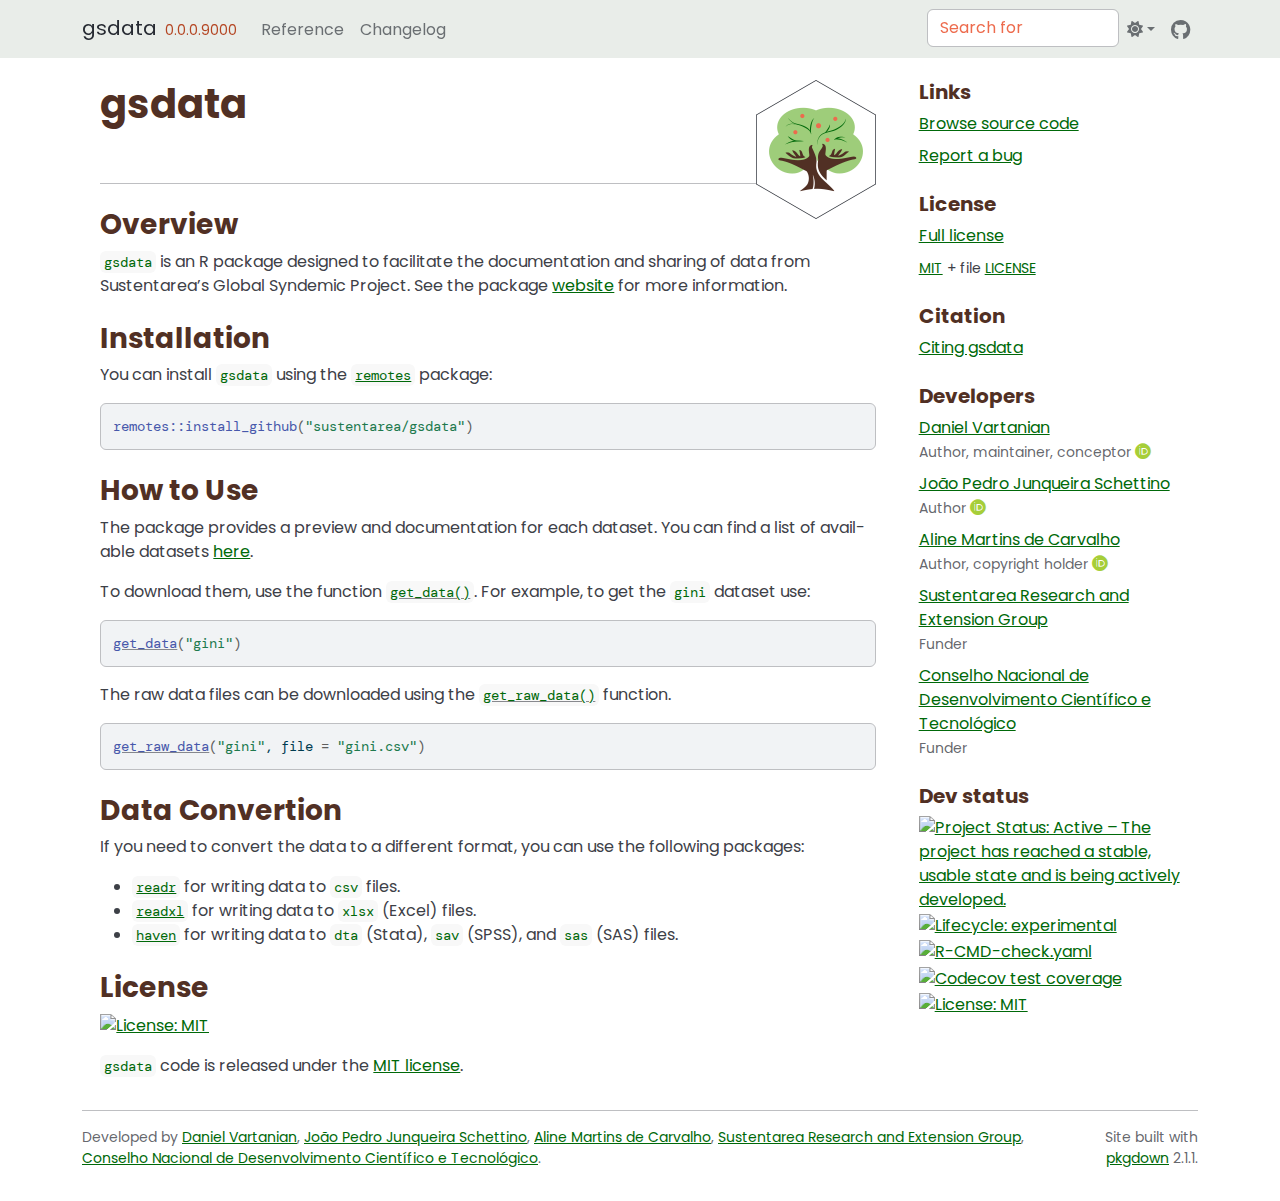
==== index.html @ 229972c8 "Deploying to gh-pages from @ sustentarea/gsdata@702ac1fea3e4de06237d9ef4f2375362cb9e5c9f 🚀" ====
<!DOCTYPE html>
<!-- Generated by pkgdown: do not edit by hand --><html lang="en">
<head>
<meta http-equiv="Content-Type" content="text/html; charset=UTF-8">
<meta charset="utf-8">
<meta http-equiv="X-UA-Compatible" content="IE=edge">
<meta name="viewport" content="width=device-width, initial-scale=1, shrink-to-fit=no">
<title>Data from Sustentarea's Global Syndemic Project • gsdata</title>
<script src="lightswitch.js"></script><script src="deps/jquery-3.6.0/jquery-3.6.0.min.js"></script><meta name="viewport" content="width=device-width, initial-scale=1, shrink-to-fit=no">
<link href="deps/bootstrap-5.3.1/bootstrap.min.css" rel="stylesheet">
<script src="deps/bootstrap-5.3.1/bootstrap.bundle.min.js"></script><link href="deps/Poppins-0.4.9/font.css" rel="stylesheet">
<link href="deps/DM_Sans-0.4.9/font.css" rel="stylesheet">
<link href="deps/DM_Mono-0.4.9/font.css" rel="stylesheet">
<link href="deps/font-awesome-6.5.2/css/all.min.css" rel="stylesheet">
<link href="deps/font-awesome-6.5.2/css/v4-shims.min.css" rel="stylesheet">
<script src="deps/headroom-0.11.0/headroom.min.js"></script><script src="deps/headroom-0.11.0/jQuery.headroom.min.js"></script><script src="deps/bootstrap-toc-1.0.1/bootstrap-toc.min.js"></script><script src="deps/clipboard.js-2.0.11/clipboard.min.js"></script><script src="deps/search-1.0.0/autocomplete.jquery.min.js"></script><script src="deps/search-1.0.0/fuse.min.js"></script><script src="deps/search-1.0.0/mark.min.js"></script><script src="deps/MathJax-3.2.2/tex-chtml.min.js"></script><!-- pkgdown --><script src="pkgdown.js"></script><link href="extra.css" rel="stylesheet">
<meta property="og:title" content="Data from Sustentarea's Global Syndemic Project">
<meta name="description" content="A data package made to facilitate the documentation and sharing of data from Sustentarea's Global Syndemic Project.">
<meta property="og:description" content="A data package made to facilitate the documentation and sharing of data from Sustentarea's Global Syndemic Project.">
<meta name="robots" content="noindex">
</head>
<body>
    <a href="#main" class="visually-hidden-focusable">Skip to contents</a>


    <nav class="navbar navbar-expand-lg fixed-top " aria-label="Site navigation"><div class="container">

    <a class="navbar-brand me-2" href="index.html">gsdata</a>

    <small class="nav-text text-warning me-auto" data-bs-toggle="tooltip" data-bs-placement="bottom" title="Unreleased version">0.0.0.9000</small>


    <button class="navbar-toggler" type="button" data-bs-toggle="collapse" data-bs-target="#navbar" aria-controls="navbar" aria-expanded="false" aria-label="Toggle navigation">
      <span class="navbar-toggler-icon"></span>
    </button>

    <div id="navbar" class="collapse navbar-collapse ms-3">
      <ul class="navbar-nav me-auto">
<li class="nav-item"><a class="nav-link" href="reference/index.html">Reference</a></li>
<li class="nav-item"><a class="nav-link" href="news/index.html">Changelog</a></li>
      </ul>
<ul class="navbar-nav">
<li class="nav-item"><form class="form-inline" role="search">
 <input class="form-control" type="search" name="search-input" id="search-input" autocomplete="off" aria-label="Search site" placeholder="Search for" data-search-index="search.json">
</form></li>
<li class="nav-item dropdown">
  <button class="nav-link dropdown-toggle" type="button" id="dropdown-lightswitch" data-bs-toggle="dropdown" aria-expanded="false" aria-haspopup="true" aria-label="Light switch"><span class="fa fa-sun"></span></button>
  <ul class="dropdown-menu dropdown-menu-end" aria-labelledby="dropdown-lightswitch">
<li><button class="dropdown-item" data-bs-theme-value="light"><span class="fa fa-sun"></span> Light</button></li>
    <li><button class="dropdown-item" data-bs-theme-value="dark"><span class="fa fa-moon"></span> Dark</button></li>
    <li><button class="dropdown-item" data-bs-theme-value="auto"><span class="fa fa-adjust"></span> Auto</button></li>
  </ul>
</li>
<li class="nav-item"><a class="external-link nav-link" href="https://github.com/sustentarea/gsdata/" aria-label="GitHub"><span class="fa fab fa-github fa-lg"></span></a></li>
      </ul>
</div>


  </div>
</nav><div class="container template-home">
<div class="row">
  <main id="main" class="col-md-9"><div class="section level1">
<div class="page-header"><h1 id="gsdata-">gsdata <a href="https://sustentarea.github.io/gsdata/"><img src="reference/figures/hex-logo.png" align="right" width="120"></a>
<a class="anchor" aria-label="anchor" href="#gsdata-"></a>
</h1></div>
<!-- badges: start -->

<div class="section level2">
<h2 id="overview">Overview<a class="anchor" aria-label="anchor" href="#overview"></a>
</h2>
<p><code>gsdata</code> is an R package designed to facilitate the documentation and sharing of data from Sustentarea’s Global Syndemic Project. See the package <a href="https://sustentarea.github.io/gsdata/">website</a> for more information.</p>
</div>
<div class="section level2">
<h2 id="installation">Installation<a class="anchor" aria-label="anchor" href="#installation"></a>
</h2>
<p>You can install <code>gsdata</code> using the <a href="https://github.com/r-lib/remotes" class="external-link"><code>remotes</code></a> package:</p>
<div class="sourceCode" id="cb1"><pre class="downlit sourceCode r">
<code class="sourceCode R"><span><span class="fu">remotes</span><span class="fu">::</span><span class="fu">install_github</span><span class="op">(</span><span class="st">"sustentarea/gsdata"</span><span class="op">)</span></span></code></pre></div>
</div>
<div class="section level2">
<h2 id="how-to-use">How to Use<a class="anchor" aria-label="anchor" href="#how-to-use"></a>
</h2>
<p>The package provides a preview and documentation for each dataset. You can find a list of available datasets <a href="https://sustentarea.github.io/gsdata/reference/index.html">here</a>.</p>
<p>To download them, use the function <code><a href="reference/get_data.html">get_data()</a></code>. For example, to get the <code>gini</code> dataset use:</p>
<div class="sourceCode" id="cb2"><pre class="downlit sourceCode r">
<code class="sourceCode R"><span><span class="fu"><a href="reference/get_data.html">get_data</a></span><span class="op">(</span><span class="st">"gini"</span><span class="op">)</span></span></code></pre></div>
<p>The raw data files can be downloaded using the <code><a href="reference/get_raw_data.html">get_raw_data()</a></code> function.</p>
<div class="sourceCode" id="cb3"><pre class="downlit sourceCode r">
<code class="sourceCode R"><span><span class="fu"><a href="reference/get_raw_data.html">get_raw_data</a></span><span class="op">(</span><span class="st">"gini"</span>, file <span class="op">=</span> <span class="st">"gini.csv"</span><span class="op">)</span></span></code></pre></div>
</div>
<div class="section level2">
<h2 id="data-convertion">Data Convertion<a class="anchor" aria-label="anchor" href="#data-convertion"></a>
</h2>
<p>If you need to convert the data to a different format, you can use the following packages:</p>
<ul>
<li>
<a href="https://readr.tidyverse.org/" class="external-link"><code>readr</code></a> for writing data to <code>csv</code> files.</li>
<li>
<a href="https://readxl.tidyverse.org/" class="external-link"><code>readxl</code></a> for writing data to <code>xlsx</code> (Excel) files.</li>
<li>
<a href="https://haven.tidyverse.org/" class="external-link"><code>haven</code></a> for writing data to <code>dta</code> (Stata), <code>sav</code> (SPSS), and <code>sas</code> (SAS) files.</li>
</ul>
</div>
<div class="section level2">
<h2 id="license">License<a class="anchor" aria-label="anchor" href="#license"></a>
</h2>
<p><a href="https://opensource.org/license/mit/" class="external-link"><img src="https://img.shields.io/badge/license-MIT-green" alt="License: MIT"></a></p>
<p><code>gsdata</code> code is released under the <a href="https://opensource.org/license/mit/" class="external-link">MIT license</a>.</p>
</div>
</div>
  </main><aside class="col-md-3"><div class="links">
<h2 data-toc-skip>Links</h2>
<ul class="list-unstyled">
<li><a href="https://github.com/sustentarea/gsdata/" class="external-link">Browse source code</a></li>
<li><a href="https://github.com/sustentarea/gsdata/issues/" class="external-link">Report a bug</a></li>
</ul>
</div>

<div class="license">
<h2 data-toc-skip>License</h2>
<ul class="list-unstyled">
<li><a href="LICENSE.html">Full license</a></li>
<li><small><a href="https://opensource.org/licenses/mit-license.php" class="external-link">MIT</a> + file <a href="LICENSE-text.html">LICENSE</a></small></li>
</ul>
</div>


<div class="citation">
<h2 data-toc-skip>Citation</h2>
<ul class="list-unstyled">
<li><a href="authors.html#citation">Citing gsdata</a></li>
</ul>
</div>

<div class="developers">
<h2 data-toc-skip>Developers</h2>
<ul class="list-unstyled">
<li>
<a href="https://github.com/danielvartan" class="external-link">Daniel Vartanian</a> <br><small class="roles"> Author, maintainer, conceptor </small> <a href="https://orcid.org/0000-0001-7782-759X" target="orcid.widget" aria-label="ORCID" class="external-link"><span class="fab fa-orcid orcid" aria-hidden="true"></span></a> </li>
<li>
<a href="https://github.com/JPSchettino" class="external-link">João Pedro Junqueira Schettino</a> <br><small class="roles"> Author </small> <a href="https://orcid.org/0009-0009-5240-7666" target="orcid.widget" aria-label="ORCID" class="external-link"><span class="fab fa-orcid orcid" aria-hidden="true"></span></a> </li>
<li>
<a href="https://github.com/alinenutri" class="external-link">Aline Martins de Carvalho</a> <br><small class="roles"> Author, copyright holder </small> <a href="https://orcid.org/0000-0002-4900-5609" target="orcid.widget" aria-label="ORCID" class="external-link"><span class="fab fa-orcid orcid" aria-hidden="true"></span></a> </li>
<li>
<a href="https://www.fsp.usp.br/sustentarea/" class="external-link">Sustentarea Research and Extension Group</a> <br><small class="roles"> Funder </small>  </li>
<li>
<a href="http://www.cnpq.br/" class="external-link">Conselho Nacional de Desenvolvimento Científico e Tecnológico</a> <br><small class="roles"> Funder </small>  </li>
</ul>
</div>

<div class="dev-status">
<h2 data-toc-skip>Dev status</h2>
<ul class="list-unstyled">
<li><a href="https://www.repostatus.org/#active" class="external-link"><img src="https://www.repostatus.org/badges/latest/active.svg" alt="Project Status: Active – The project has reached a stable, usable state and is being actively developed."></a></li>
<li><a href="https://lifecycle.r-lib.org/articles/stages.html#experimental" class="external-link"><img src="https://img.shields.io/badge/lifecycle-experimental-orange.svg" alt="Lifecycle: experimental"></a></li>
<li><a href="https://github.com/sustentarea/sustentarea/actions/workflows/check-standard.yaml" class="external-link"><img src="https://github.com/sustentarea/sustentarea/actions/workflows/check-standard.yaml/badge.svg" alt="R-CMD-check.yaml"></a></li>
<li><a href="https://app.codecov.io/gh/sustentarea/sustentarea?branch=main" class="external-link"><img src="https://codecov.io/gh/sustentarea/sustentarea/branch/main/graph/badge.svg" alt="Codecov test coverage"></a></li>
<li><a href="https://choosealicense.com/licenses/mit/" class="external-link"><img src="https://img.shields.io/badge/license-MIT-green" alt="License: MIT"></a></li>
</ul>
</div>

  </aside>
</div>


    <footer><div class="pkgdown-footer-left">
  <p>Developed by <a href="https://github.com/danielvartan" class="external-link">Daniel Vartanian</a>, <a href="https://github.com/JPSchettino" class="external-link">João Pedro Junqueira Schettino</a>, <a href="https://github.com/alinenutri" class="external-link">Aline Martins de Carvalho</a>, <a href="https://www.fsp.usp.br/sustentarea/" class="external-link">Sustentarea Research and Extension Group</a>, <a href="http://www.cnpq.br/" class="external-link">Conselho Nacional de Desenvolvimento Científico e Tecnológico</a>.</p>
</div>

<div class="pkgdown-footer-right">
  <p>Site built with <a href="https://pkgdown.r-lib.org/" class="external-link">pkgdown</a> 2.1.1.</p>
</div>

    </footer>
</div>





  </body>
</html>
---- deps/Poppins-0.4.9/font.css ----
/* latin-ext */
@font-face {
  font-family: 'Poppins';
  font-style: italic;
  font-weight: 100;
  src: url(pxiAyp8kv8JHgFVrJJLmE0tMMPKzSQ.woff2) format('woff2');
  unicode-range: U+0100-02BA, U+02BD-02C5, U+02C7-02CC, U+02CE-02D7, U+02DD-02FF, U+0304, U+0308, U+0329, U+1D00-1DBF, U+1E00-1E9F, U+1EF2-1EFF, U+2020, U+20A0-20AB, U+20AD-20C0, U+2113, U+2C60-2C7F, U+A720-A7FF;
}
/* latin */
@font-face {
  font-family: 'Poppins';
  font-style: italic;
  font-weight: 100;
  src: url(pxiAyp8kv8JHgFVrJJLmE0tCMPI.woff2) format('woff2');
  unicode-range: U+0000-00FF, U+0131, U+0152-0153, U+02BB-02BC, U+02C6, U+02DA, U+02DC, U+0304, U+0308, U+0329, U+2000-206F, U+20AC, U+2122, U+2191, U+2193, U+2212, U+2215, U+FEFF, U+FFFD;
}
/* latin-ext */
@font-face {
  font-family: 'Poppins';
  font-style: italic;
  font-weight: 200;
  src: url(pxiDyp8kv8JHgFVrJJLmv1pVGdeOcEg.woff2) format('woff2');
  unicode-range: U+0100-02BA, U+02BD-02C5, U+02C7-02CC, U+02CE-02D7, U+02DD-02FF, U+0304, U+0308, U+0329, U+1D00-1DBF, U+1E00-1E9F, U+1EF2-1EFF, U+2020, U+20A0-20AB, U+20AD-20C0, U+2113, U+2C60-2C7F, U+A720-A7FF;
}
/* latin */
@font-face {
  font-family: 'Poppins';
  font-style: italic;
  font-weight: 200;
  src: url(pxiDyp8kv8JHgFVrJJLmv1pVF9eO.woff2) format('woff2');
  unicode-range: U+0000-00FF, U+0131, U+0152-0153, U+02BB-02BC, U+02C6, U+02DA, U+02DC, U+0304, U+0308, U+0329, U+2000-206F, U+20AC, U+2122, U+2191, U+2193, U+2212, U+2215, U+FEFF, U+FFFD;
}
/* latin-ext */
@font-face {
  font-family: 'Poppins';
  font-style: italic;
  font-weight: 300;
  src: url(pxiDyp8kv8JHgFVrJJLm21lVGdeOcEg.woff2) format('woff2');
  unicode-range: U+0100-02BA, U+02BD-02C5, U+02C7-02CC, U+02CE-02D7, U+02DD-02FF, U+0304, U+0308, U+0329, U+1D00-1DBF, U+1E00-1E9F, U+1EF2-1EFF, U+2020, U+20A0-20AB, U+20AD-20C0, U+2113, U+2C60-2C7F, U+A720-A7FF;
}
/* latin */
@font-face {
  font-family: 'Poppins';
  font-style: italic;
  font-weight: 300;
  src: url(pxiDyp8kv8JHgFVrJJLm21lVF9eO.woff2) format('woff2');
  unicode-range: U+0000-00FF, U+0131, U+0152-0153, U+02BB-02BC, U+02C6, U+02DA, U+02DC, U+0304, U+0308, U+0329, U+2000-206F, U+20AC, U+2122, U+2191, U+2193, U+2212, U+2215, U+FEFF, U+FFFD;
}
/* latin-ext */
@font-face {
  font-family: 'Poppins';
  font-style: italic;
  font-weight: 400;
  src: url(pxiGyp8kv8JHgFVrJJLufntAKPY.woff2) format('woff2');
  unicode-range: U+0100-02BA, U+02BD-02C5, U+02C7-02CC, U+02CE-02D7, U+02DD-02FF, U+0304, U+0308, U+0329, U+1D00-1DBF, U+1E00-1E9F, U+1EF2-1EFF, U+2020, U+20A0-20AB, U+20AD-20C0, U+2113, U+2C60-2C7F, U+A720-A7FF;
}
/* latin */
@font-face {
  font-family: 'Poppins';
  font-style: italic;
  font-weight: 400;
  src: url(pxiGyp8kv8JHgFVrJJLucHtA.woff2) format('woff2');
  unicode-range: U+0000-00FF, U+0131, U+0152-0153, U+02BB-02BC, U+02C6, U+02DA, U+02DC, U+0304, U+0308, U+0329, U+2000-206F, U+20AC, U+2122, U+2191, U+2193, U+2212, U+2215, U+FEFF, U+FFFD;
}
/* latin-ext */
@font-face {
  font-family: 'Poppins';
  font-style: italic;
  font-weight: 500;
  src: url(pxiDyp8kv8JHgFVrJJLmg1hVGdeOcEg.woff2) format('woff2');
  unicode-range: U+0100-02BA, U+02BD-02C5, U+02C7-02CC, U+02CE-02D7, U+02DD-02FF, U+0304, U+0308, U+0329, U+1D00-1DBF, U+1E00-1E9F, U+1EF2-1EFF, U+2020, U+20A0-20AB, U+20AD-20C0, U+2113, U+2C60-2C7F, U+A720-A7FF;
}
/* latin */
@font-face {
  font-family: 'Poppins';
  font-style: italic;
  font-weight: 500;
  src: url(pxiDyp8kv8JHgFVrJJLmg1hVF9eO.woff2) format('woff2');
  unicode-range: U+0000-00FF, U+0131, U+0152-0153, U+02BB-02BC, U+02C6, U+02DA, U+02DC, U+0304, U+0308, U+0329, U+2000-206F, U+20AC, U+2122, U+2191, U+2193, U+2212, U+2215, U+FEFF, U+FFFD;
}
/* latin-ext */
@font-face {
  font-family: 'Poppins';
  font-style: italic;
  font-weight: 600;
  src: url(pxiDyp8kv8JHgFVrJJLmr19VGdeOcEg.woff2) format('woff2');
  unicode-range: U+0100-02BA, U+02BD-02C5, U+02C7-02CC, U+02CE-02D7, U+02DD-02FF, U+0304, U+0308, U+0329, U+1D00-1DBF, U+1E00-1E9F, U+1EF2-1EFF, U+2020, U+20A0-20AB, U+20AD-20C0, U+2113, U+2C60-2C7F, U+A720-A7FF;
}
/* latin */
@font-face {
  font-family: 'Poppins';
  font-style: italic;
  font-weight: 600;
  src: url(pxiDyp8kv8JHgFVrJJLmr19VF9eO.woff2) format('woff2');
  unicode-range: U+0000-00FF, U+0131, U+0152-0153, U+02BB-02BC, U+02C6, U+02DA, U+02DC, U+0304, U+0308, U+0329, U+2000-206F, U+20AC, U+2122, U+2191, U+2193, U+2212, U+2215, U+FEFF, U+FFFD;
}
/* latin-ext */
@font-face {
  font-family: 'Poppins';
  font-style: italic;
  font-weight: 700;
  src: url(pxiDyp8kv8JHgFVrJJLmy15VGdeOcEg.woff2) format('woff2');
  unicode-range: U+0100-02BA, U+02BD-02C5, U+02C7-02CC, U+02CE-02D7, U+02DD-02FF, U+0304, U+0308, U+0329, U+1D00-1DBF, U+1E00-1E9F, U+1EF2-1EFF, U+2020, U+20A0-20AB, U+20AD-20C0, U+2113, U+2C60-2C7F, U+A720-A7FF;
}
/* latin */
@font-face {
  font-family: 'Poppins';
  font-style: italic;
  font-weight: 700;
  src: url(pxiDyp8kv8JHgFVrJJLmy15VF9eO.woff2) format('woff2');
  unicode-range: U+0000-00FF, U+0131, U+0152-0153, U+02BB-02BC, U+02C6, U+02DA, U+02DC, U+0304, U+0308, U+0329, U+2000-206F, U+20AC, U+2122, U+2191, U+2193, U+2212, U+2215, U+FEFF, U+FFFD;
}
/* latin-ext */
@font-face {
  font-family: 'Poppins';
  font-style: italic;
  font-weight: 800;
  src: url(pxiDyp8kv8JHgFVrJJLm111VGdeOcEg.woff2) format('woff2');
  unicode-range: U+0100-02BA, U+02BD-02C5, U+02C7-02CC, U+02CE-02D7, U+02DD-02FF, U+0304, U+0308, U+0329, U+1D00-1DBF, U+1E00-1E9F, U+1EF2-1EFF, U+2020, U+20A0-20AB, U+20AD-20C0, U+2113, U+2C60-2C7F, U+A720-A7FF;
}
/* latin */
@font-face {
  font-family: 'Poppins';
  font-style: italic;
  font-weight: 800;
  src: url(pxiDyp8kv8JHgFVrJJLm111VF9eO.woff2) format('woff2');
  unicode-range: U+0000-00FF, U+0131, U+0152-0153, U+02BB-02BC, U+02C6, U+02DA, U+02DC, U+0304, U+0308, U+0329, U+2000-206F, U+20AC, U+2122, U+2191, U+2193, U+2212, U+2215, U+FEFF, U+FFFD;
}
/* latin-ext */
@font-face {
  font-family: 'Poppins';
  font-style: italic;
  font-weight: 900;
  src: url(pxiDyp8kv8JHgFVrJJLm81xVGdeOcEg.woff2) format('woff2');
  unicode-range: U+0100-02BA, U+02BD-02C5, U+02C7-02CC, U+02CE-02D7, U+02DD-02FF, U+0304, U+0308, U+0329, U+1D00-1DBF, U+1E00-1E9F, U+1EF2-1EFF, U+2020, U+20A0-20AB, U+20AD-20C0, U+2113, U+2C60-2C7F, U+A720-A7FF;
}
/* latin */
@font-face {
  font-family: 'Poppins';
  font-style: italic;
  font-weight: 900;
  src: url(pxiDyp8kv8JHgFVrJJLm81xVF9eO.woff2) format('woff2');
  unicode-range: U+0000-00FF, U+0131, U+0152-0153, U+02BB-02BC, U+02C6, U+02DA, U+02DC, U+0304, U+0308, U+0329, U+2000-206F, U+20AC, U+2122, U+2191, U+2193, U+2212, U+2215, U+FEFF, U+FFFD;
}
/* latin-ext */
@font-face {
  font-family: 'Poppins';
  font-style: normal;
  font-weight: 100;
  src: url(pxiGyp8kv8JHgFVrLPTufntAKPY.woff2) format('woff2');
  unicode-range: U+0100-02BA, U+02BD-02C5, U+02C7-02CC, U+02CE-02D7, U+02DD-02FF, U+0304, U+0308, U+0329, U+1D00-1DBF, U+1E00-1E9F, U+1EF2-1EFF, U+2020, U+20A0-20AB, U+20AD-20C0, U+2113, U+2C60-2C7F, U+A720-A7FF;
}
/* latin */
@font-face {
  font-family: 'Poppins';
  font-style: normal;
  font-weight: 100;
  src: url(pxiGyp8kv8JHgFVrLPTucHtA.woff2) format('woff2');
  unicode-range: U+0000-00FF, U+0131, U+0152-0153, U+02BB-02BC, U+02C6, U+02DA, U+02DC, U+0304, U+0308, U+0329, U+2000-206F, U+20AC, U+2122, U+2191, U+2193, U+2212, U+2215, U+FEFF, U+FFFD;
}
/* latin-ext */
@font-face {
  font-family: 'Poppins';
  font-style: normal;
  font-weight: 200;
  src: url(pxiByp8kv8JHgFVrLFj_Z1JlFc-K.woff2) format('woff2');
  unicode-range: U+0100-02BA, U+02BD-02C5, U+02C7-02CC, U+02CE-02D7, U+02DD-02FF, U+0304, U+0308, U+0329, U+1D00-1DBF, U+1E00-1E9F, U+1EF2-1EFF, U+2020, U+20A0-20AB, U+20AD-20C0, U+2113, U+2C60-2C7F, U+A720-A7FF;
}
/* latin */
@font-face {
  font-family: 'Poppins';
  font-style: normal;
  font-weight: 200;
  src: url(pxiByp8kv8JHgFVrLFj_Z1xlFQ.woff2) format('woff2');
  unicode-range: U+0000-00FF, U+0131, U+0152-0153, U+02BB-02BC, U+02C6, U+02DA, U+02DC, U+0304, U+0308, U+0329, U+2000-206F, U+20AC, U+2122, U+2191, U+2193, U+2212, U+2215, U+FEFF, U+FFFD;
}
/* latin-ext */
@font-face {
  font-family: 'Poppins';
  font-style: normal;
  font-weight: 300;
  src: url(pxiByp8kv8JHgFVrLDz8Z1JlFc-K.woff2) format('woff2');
  unicode-range: U+0100-02BA, U+02BD-02C5, U+02C7-02CC, U+02CE-02D7, U+02DD-02FF, U+0304, U+0308, U+0329, U+1D00-1DBF, U+1E00-1E9F, U+1EF2-1EFF, U+2020, U+20A0-20AB, U+20AD-20C0, U+2113, U+2C60-2C7F, U+A720-A7FF;
}
/* latin */
@font-face {
  font-family: 'Poppins';
  font-style: normal;
  font-weight: 300;
  src: url(pxiByp8kv8JHgFVrLDz8Z1xlFQ.woff2) format('woff2');
  unicode-range: U+0000-00FF, U+0131, U+0152-0153, U+02BB-02BC, U+02C6, U+02DA, U+02DC, U+0304, U+0308, U+0329, U+2000-206F, U+20AC, U+2122, U+2191, U+2193, U+2212, U+2215, U+FEFF, U+FFFD;
}
/* latin-ext */
@font-face {
  font-family: 'Poppins';
  font-style: normal;
  font-weight: 400;
  src: url(pxiEyp8kv8JHgFVrJJnecmNE.woff2) format('woff2');
  unicode-range: U+0100-02BA, U+02BD-02C5, U+02C7-02CC, U+02CE-02D7, U+02DD-02FF, U+0304, U+0308, U+0329, U+1D00-1DBF, U+1E00-1E9F, U+1EF2-1EFF, U+2020, U+20A0-20AB, U+20AD-20C0, U+2113, U+2C60-2C7F, U+A720-A7FF;
}
/* latin */
@font-face {
  font-family: 'Poppins';
  font-style: normal;
  font-weight: 400;
  src: url(pxiEyp8kv8JHgFVrJJfecg.woff2) format('woff2');
  unicode-range: U+0000-00FF, U+0131, U+0152-0153, U+02BB-02BC, U+02C6, U+02DA, U+02DC, U+0304, U+0308, U+0329, U+2000-206F, U+20AC, U+2122, U+2191, U+2193, U+2212, U+2215, U+FEFF, U+FFFD;
}
/* latin-ext */
@font-face {
  font-family: 'Poppins';
  font-style: normal;
  font-weight: 500;
  src: url(pxiByp8kv8JHgFVrLGT9Z1JlFc-K.woff2) format('woff2');
  unicode-range: U+0100-02BA, U+02BD-02C5, U+02C7-02CC, U+02CE-02D7, U+02DD-02FF, U+0304, U+0308, U+0329, U+1D00-1DBF, U+1E00-1E9F, U+1EF2-1EFF, U+2020, U+20A0-20AB, U+20AD-20C0, U+2113, U+2C60-2C7F, U+A720-A7FF;
}
/* latin */
@font-face {
  font-family: 'Poppins';
  font-style: normal;
  font-weight: 500;
  src: url(pxiByp8kv8JHgFVrLGT9Z1xlFQ.woff2) format('woff2');
  unicode-range: U+0000-00FF, U+0131, U+0152-0153, U+02BB-02BC, U+02C6, U+02DA, U+02DC, U+0304, U+0308, U+0329, U+2000-206F, U+20AC, U+2122, U+2191, U+2193, U+2212, U+2215, U+FEFF, U+FFFD;
}
/* latin-ext */
@font-face {
  font-family: 'Poppins';
  font-style: normal;
  font-weight: 600;
  src: url(pxiByp8kv8JHgFVrLEj6Z1JlFc-K.woff2) format('woff2');
  unicode-range: U+0100-02BA, U+02BD-02C5, U+02C7-02CC, U+02CE-02D7, U+02DD-02FF, U+0304, U+0308, U+0329, U+1D00-1DBF, U+1E00-1E9F, U+1EF2-1EFF, U+2020, U+20A0-20AB, U+20AD-20C0, U+2113, U+2C60-2C7F, U+A720-A7FF;
}
/* latin */
@font-face {
  font-family: 'Poppins';
  font-style: normal;
  font-weight: 600;
  src: url(pxiByp8kv8JHgFVrLEj6Z1xlFQ.woff2) format('woff2');
  unicode-range: U+0000-00FF, U+0131, U+0152-0153, U+02BB-02BC, U+02C6, U+02DA, U+02DC, U+0304, U+0308, U+0329, U+2000-206F, U+20AC, U+2122, U+2191, U+2193, U+2212, U+2215, U+FEFF, U+FFFD;
}
/* latin-ext */
@font-face {
  font-family: 'Poppins';
  font-style: normal;
  font-weight: 700;
  src: url(pxiByp8kv8JHgFVrLCz7Z1JlFc-K.woff2) format('woff2');
  unicode-range: U+0100-02BA, U+02BD-02C5, U+02C7-02CC, U+02CE-02D7, U+02DD-02FF, U+0304, U+0308, U+0329, U+1D00-1DBF, U+1E00-1E9F, U+1EF2-1EFF, U+2020, U+20A0-20AB, U+20AD-20C0, U+2113, U+2C60-2C7F, U+A720-A7FF;
}
/* latin */
@font-face {
  font-family: 'Poppins';
  font-style: normal;
  font-weight: 700;
  src: url(pxiByp8kv8JHgFVrLCz7Z1xlFQ.woff2) format('woff2');
  unicode-range: U+0000-00FF, U+0131, U+0152-0153, U+02BB-02BC, U+02C6, U+02DA, U+02DC, U+0304, U+0308, U+0329, U+2000-206F, U+20AC, U+2122, U+2191, U+2193, U+2212, U+2215, U+FEFF, U+FFFD;
}
/* latin-ext */
@font-face {
  font-family: 'Poppins';
  font-style: normal;
  font-weight: 800;
  src: url(pxiByp8kv8JHgFVrLDD4Z1JlFc-K.woff2) format('woff2');
  unicode-range: U+0100-02BA, U+02BD-02C5, U+02C7-02CC, U+02CE-02D7, U+02DD-02FF, U+0304, U+0308, U+0329, U+1D00-1DBF, U+1E00-1E9F, U+1EF2-1EFF, U+2020, U+20A0-20AB, U+20AD-20C0, U+2113, U+2C60-2C7F, U+A720-A7FF;
}
/* latin */
@font-face {
  font-family: 'Poppins';
  font-style: normal;
  font-weight: 800;
  src: url(pxiByp8kv8JHgFVrLDD4Z1xlFQ.woff2) format('woff2');
  unicode-range: U+0000-00FF, U+0131, U+0152-0153, U+02BB-02BC, U+02C6, U+02DA, U+02DC, U+0304, U+0308, U+0329, U+2000-206F, U+20AC, U+2122, U+2191, U+2193, U+2212, U+2215, U+FEFF, U+FFFD;
}
/* latin-ext */
@font-face {
  font-family: 'Poppins';
  font-style: normal;
  font-weight: 900;
  src: url(pxiByp8kv8JHgFVrLBT5Z1JlFc-K.woff2) format('woff2');
  unicode-range: U+0100-02BA, U+02BD-02C5, U+02C7-02CC, U+02CE-02D7, U+02DD-02FF, U+0304, U+0308, U+0329, U+1D00-1DBF, U+1E00-1E9F, U+1EF2-1EFF, U+2020, U+20A0-20AB, U+20AD-20C0, U+2113, U+2C60-2C7F, U+A720-A7FF;
}
/* latin */
@font-face {
  font-family: 'Poppins';
  font-style: normal;
  font-weight: 900;
  src: url(pxiByp8kv8JHgFVrLBT5Z1xlFQ.woff2) format('woff2');
  unicode-range: U+0000-00FF, U+0131, U+0152-0153, U+02BB-02BC, U+02C6, U+02DA, U+02DC, U+0304, U+0308, U+0329, U+2000-206F, U+20AC, U+2122, U+2191, U+2193, U+2212, U+2215, U+FEFF, U+FFFD;
}
---- deps/DM_Sans-0.4.9/font.css ----
/* latin-ext */
@font-face {
  font-family: 'DM Sans';
  font-style: italic;
  font-weight: 100;
  src: url(rP2Wp2ywxg089UriCZaSExd86J3t9jz86MvyyKK58VXh.woff2) format('woff2');
  unicode-range: U+0100-02BA, U+02BD-02C5, U+02C7-02CC, U+02CE-02D7, U+02DD-02FF, U+0304, U+0308, U+0329, U+1D00-1DBF, U+1E00-1E9F, U+1EF2-1EFF, U+2020, U+20A0-20AB, U+20AD-20C0, U+2113, U+2C60-2C7F, U+A720-A7FF;
}
/* latin */
@font-face {
  font-family: 'DM Sans';
  font-style: italic;
  font-weight: 100;
  src: url(rP2Wp2ywxg089UriCZaSExd86J3t9jz86MvyyKy58Q.woff2) format('woff2');
  unicode-range: U+0000-00FF, U+0131, U+0152-0153, U+02BB-02BC, U+02C6, U+02DA, U+02DC, U+0304, U+0308, U+0329, U+2000-206F, U+20AC, U+2122, U+2191, U+2193, U+2212, U+2215, U+FEFF, U+FFFD;
}
/* latin-ext */
@font-face {
  font-family: 'DM Sans';
  font-style: italic;
  font-weight: 200;
  src: url(rP2Wp2ywxg089UriCZaSExd86J3t9jz86MvyyKK58VXh.woff2) format('woff2');
  unicode-range: U+0100-02BA, U+02BD-02C5, U+02C7-02CC, U+02CE-02D7, U+02DD-02FF, U+0304, U+0308, U+0329, U+1D00-1DBF, U+1E00-1E9F, U+1EF2-1EFF, U+2020, U+20A0-20AB, U+20AD-20C0, U+2113, U+2C60-2C7F, U+A720-A7FF;
}
/* latin */
@font-face {
  font-family: 'DM Sans';
  font-style: italic;
  font-weight: 200;
  src: url(rP2Wp2ywxg089UriCZaSExd86J3t9jz86MvyyKy58Q.woff2) format('woff2');
  unicode-range: U+0000-00FF, U+0131, U+0152-0153, U+02BB-02BC, U+02C6, U+02DA, U+02DC, U+0304, U+0308, U+0329, U+2000-206F, U+20AC, U+2122, U+2191, U+2193, U+2212, U+2215, U+FEFF, U+FFFD;
}
/* latin-ext */
@font-face {
  font-family: 'DM Sans';
  font-style: italic;
  font-weight: 300;
  src: url(rP2Wp2ywxg089UriCZaSExd86J3t9jz86MvyyKK58VXh.woff2) format('woff2');
  unicode-range: U+0100-02BA, U+02BD-02C5, U+02C7-02CC, U+02CE-02D7, U+02DD-02FF, U+0304, U+0308, U+0329, U+1D00-1DBF, U+1E00-1E9F, U+1EF2-1EFF, U+2020, U+20A0-20AB, U+20AD-20C0, U+2113, U+2C60-2C7F, U+A720-A7FF;
}
/* latin */
@font-face {
  font-family: 'DM Sans';
  font-style: italic;
  font-weight: 300;
  src: url(rP2Wp2ywxg089UriCZaSExd86J3t9jz86MvyyKy58Q.woff2) format('woff2');
  unicode-range: U+0000-00FF, U+0131, U+0152-0153, U+02BB-02BC, U+02C6, U+02DA, U+02DC, U+0304, U+0308, U+0329, U+2000-206F, U+20AC, U+2122, U+2191, U+2193, U+2212, U+2215, U+FEFF, U+FFFD;
}
/* latin-ext */
@font-face {
  font-family: 'DM Sans';
  font-style: italic;
  font-weight: 400;
  src: url(rP2Wp2ywxg089UriCZaSExd86J3t9jz86MvyyKK58VXh.woff2) format('woff2');
  unicode-range: U+0100-02BA, U+02BD-02C5, U+02C7-02CC, U+02CE-02D7, U+02DD-02FF, U+0304, U+0308, U+0329, U+1D00-1DBF, U+1E00-1E9F, U+1EF2-1EFF, U+2020, U+20A0-20AB, U+20AD-20C0, U+2113, U+2C60-2C7F, U+A720-A7FF;
}
/* latin */
@font-face {
  font-family: 'DM Sans';
  font-style: italic;
  font-weight: 400;
  src: url(rP2Wp2ywxg089UriCZaSExd86J3t9jz86MvyyKy58Q.woff2) format('woff2');
  unicode-range: U+0000-00FF, U+0131, U+0152-0153, U+02BB-02BC, U+02C6, U+02DA, U+02DC, U+0304, U+0308, U+0329, U+2000-206F, U+20AC, U+2122, U+2191, U+2193, U+2212, U+2215, U+FEFF, U+FFFD;
}
/* latin-ext */
@font-face {
  font-family: 'DM Sans';
  font-style: italic;
  font-weight: 500;
  src: url(rP2Wp2ywxg089UriCZaSExd86J3t9jz86MvyyKK58VXh.woff2) format('woff2');
  unicode-range: U+0100-02BA, U+02BD-02C5, U+02C7-02CC, U+02CE-02D7, U+02DD-02FF, U+0304, U+0308, U+0329, U+1D00-1DBF, U+1E00-1E9F, U+1EF2-1EFF, U+2020, U+20A0-20AB, U+20AD-20C0, U+2113, U+2C60-2C7F, U+A720-A7FF;
}
/* latin */
@font-face {
  font-family: 'DM Sans';
  font-style: italic;
  font-weight: 500;
  src: url(rP2Wp2ywxg089UriCZaSExd86J3t9jz86MvyyKy58Q.woff2) format('woff2');
  unicode-range: U+0000-00FF, U+0131, U+0152-0153, U+02BB-02BC, U+02C6, U+02DA, U+02DC, U+0304, U+0308, U+0329, U+2000-206F, U+20AC, U+2122, U+2191, U+2193, U+2212, U+2215, U+FEFF, U+FFFD;
}
/* latin-ext */
@font-face {
  font-family: 'DM Sans';
  font-style: italic;
  font-weight: 600;
  src: url(rP2Wp2ywxg089UriCZaSExd86J3t9jz86MvyyKK58VXh.woff2) format('woff2');
  unicode-range: U+0100-02BA, U+02BD-02C5, U+02C7-02CC, U+02CE-02D7, U+02DD-02FF, U+0304, U+0308, U+0329, U+1D00-1DBF, U+1E00-1E9F, U+1EF2-1EFF, U+2020, U+20A0-20AB, U+20AD-20C0, U+2113, U+2C60-2C7F, U+A720-A7FF;
}
/* latin */
@font-face {
  font-family: 'DM Sans';
  font-style: italic;
  font-weight: 600;
  src: url(rP2Wp2ywxg089UriCZaSExd86J3t9jz86MvyyKy58Q.woff2) format('woff2');
  unicode-range: U+0000-00FF, U+0131, U+0152-0153, U+02BB-02BC, U+02C6, U+02DA, U+02DC, U+0304, U+0308, U+0329, U+2000-206F, U+20AC, U+2122, U+2191, U+2193, U+2212, U+2215, U+FEFF, U+FFFD;
}
/* latin-ext */
@font-face {
  font-family: 'DM Sans';
  font-style: italic;
  font-weight: 700;
  src: url(rP2Wp2ywxg089UriCZaSExd86J3t9jz86MvyyKK58VXh.woff2) format('woff2');
  unicode-range: U+0100-02BA, U+02BD-02C5, U+02C7-02CC, U+02CE-02D7, U+02DD-02FF, U+0304, U+0308, U+0329, U+1D00-1DBF, U+1E00-1E9F, U+1EF2-1EFF, U+2020, U+20A0-20AB, U+20AD-20C0, U+2113, U+2C60-2C7F, U+A720-A7FF;
}
/* latin */
@font-face {
  font-family: 'DM Sans';
  font-style: italic;
  font-weight: 700;
  src: url(rP2Wp2ywxg089UriCZaSExd86J3t9jz86MvyyKy58Q.woff2) format('woff2');
  unicode-range: U+0000-00FF, U+0131, U+0152-0153, U+02BB-02BC, U+02C6, U+02DA, U+02DC, U+0304, U+0308, U+0329, U+2000-206F, U+20AC, U+2122, U+2191, U+2193, U+2212, U+2215, U+FEFF, U+FFFD;
}
/* latin-ext */
@font-face {
  font-family: 'DM Sans';
  font-style: italic;
  font-weight: 800;
  src: url(rP2Wp2ywxg089UriCZaSExd86J3t9jz86MvyyKK58VXh.woff2) format('woff2');
  unicode-range: U+0100-02BA, U+02BD-02C5, U+02C7-02CC, U+02CE-02D7, U+02DD-02FF, U+0304, U+0308, U+0329, U+1D00-1DBF, U+1E00-1E9F, U+1EF2-1EFF, U+2020, U+20A0-20AB, U+20AD-20C0, U+2113, U+2C60-2C7F, U+A720-A7FF;
}
/* latin */
@font-face {
  font-family: 'DM Sans';
  font-style: italic;
  font-weight: 800;
  src: url(rP2Wp2ywxg089UriCZaSExd86J3t9jz86MvyyKy58Q.woff2) format('woff2');
  unicode-range: U+0000-00FF, U+0131, U+0152-0153, U+02BB-02BC, U+02C6, U+02DA, U+02DC, U+0304, U+0308, U+0329, U+2000-206F, U+20AC, U+2122, U+2191, U+2193, U+2212, U+2215, U+FEFF, U+FFFD;
}
/* latin-ext */
@font-face {
  font-family: 'DM Sans';
  font-style: italic;
  font-weight: 900;
  src: url(rP2Wp2ywxg089UriCZaSExd86J3t9jz86MvyyKK58VXh.woff2) format('woff2');
  unicode-range: U+0100-02BA, U+02BD-02C5, U+02C7-02CC, U+02CE-02D7, U+02DD-02FF, U+0304, U+0308, U+0329, U+1D00-1DBF, U+1E00-1E9F, U+1EF2-1EFF, U+2020, U+20A0-20AB, U+20AD-20C0, U+2113, U+2C60-2C7F, U+A720-A7FF;
}
/* latin */
@font-face {
  font-family: 'DM Sans';
  font-style: italic;
  font-weight: 900;
  src: url(rP2Wp2ywxg089UriCZaSExd86J3t9jz86MvyyKy58Q.woff2) format('woff2');
  unicode-range: U+0000-00FF, U+0131, U+0152-0153, U+02BB-02BC, U+02C6, U+02DA, U+02DC, U+0304, U+0308, U+0329, U+2000-206F, U+20AC, U+2122, U+2191, U+2193, U+2212, U+2215, U+FEFF, U+FFFD;
}
/* latin-ext */
@font-face {
  font-family: 'DM Sans';
  font-style: normal;
  font-weight: 100;
  src: url(rP2Yp2ywxg089UriI5-g4vlH9VoD8Cmcqbu6-K6h9Q.woff2) format('woff2');
  unicode-range: U+0100-02BA, U+02BD-02C5, U+02C7-02CC, U+02CE-02D7, U+02DD-02FF, U+0304, U+0308, U+0329, U+1D00-1DBF, U+1E00-1E9F, U+1EF2-1EFF, U+2020, U+20A0-20AB, U+20AD-20C0, U+2113, U+2C60-2C7F, U+A720-A7FF;
}
/* latin */
@font-face {
  font-family: 'DM Sans';
  font-style: normal;
  font-weight: 100;
  src: url(rP2Yp2ywxg089UriI5-g4vlH9VoD8Cmcqbu0-K4.woff2) format('woff2');
  unicode-range: U+0000-00FF, U+0131, U+0152-0153, U+02BB-02BC, U+02C6, U+02DA, U+02DC, U+0304, U+0308, U+0329, U+2000-206F, U+20AC, U+2122, U+2191, U+2193, U+2212, U+2215, U+FEFF, U+FFFD;
}
/* latin-ext */
@font-face {
  font-family: 'DM Sans';
  font-style: normal;
  font-weight: 200;
  src: url(rP2Yp2ywxg089UriI5-g4vlH9VoD8Cmcqbu6-K6h9Q.woff2) format('woff2');
  unicode-range: U+0100-02BA, U+02BD-02C5, U+02C7-02CC, U+02CE-02D7, U+02DD-02FF, U+0304, U+0308, U+0329, U+1D00-1DBF, U+1E00-1E9F, U+1EF2-1EFF, U+2020, U+20A0-20AB, U+20AD-20C0, U+2113, U+2C60-2C7F, U+A720-A7FF;
}
/* latin */
@font-face {
  font-family: 'DM Sans';
  font-style: normal;
  font-weight: 200;
  src: url(rP2Yp2ywxg089UriI5-g4vlH9VoD8Cmcqbu0-K4.woff2) format('woff2');
  unicode-range: U+0000-00FF, U+0131, U+0152-0153, U+02BB-02BC, U+02C6, U+02DA, U+02DC, U+0304, U+0308, U+0329, U+2000-206F, U+20AC, U+2122, U+2191, U+2193, U+2212, U+2215, U+FEFF, U+FFFD;
}
/* latin-ext */
@font-face {
  font-family: 'DM Sans';
  font-style: normal;
  font-weight: 300;
  src: url(rP2Yp2ywxg089UriI5-g4vlH9VoD8Cmcqbu6-K6h9Q.woff2) format('woff2');
  unicode-range: U+0100-02BA, U+02BD-02C5, U+02C7-02CC, U+02CE-02D7, U+02DD-02FF, U+0304, U+0308, U+0329, U+1D00-1DBF, U+1E00-1E9F, U+1EF2-1EFF, U+2020, U+20A0-20AB, U+20AD-20C0, U+2113, U+2C60-2C7F, U+A720-A7FF;
}
/* latin */
@font-face {
  font-family: 'DM Sans';
  font-style: normal;
  font-weight: 300;
  src: url(rP2Yp2ywxg089UriI5-g4vlH9VoD8Cmcqbu0-K4.woff2) format('woff2');
  unicode-range: U+0000-00FF, U+0131, U+0152-0153, U+02BB-02BC, U+02C6, U+02DA, U+02DC, U+0304, U+0308, U+0329, U+2000-206F, U+20AC, U+2122, U+2191, U+2193, U+2212, U+2215, U+FEFF, U+FFFD;
}
/* latin-ext */
@font-face {
  font-family: 'DM Sans';
  font-style: normal;
  font-weight: 400;
  src: url(rP2Yp2ywxg089UriI5-g4vlH9VoD8Cmcqbu6-K6h9Q.woff2) format('woff2');
  unicode-range: U+0100-02BA, U+02BD-02C5, U+02C7-02CC, U+02CE-02D7, U+02DD-02FF, U+0304, U+0308, U+0329, U+1D00-1DBF, U+1E00-1E9F, U+1EF2-1EFF, U+2020, U+20A0-20AB, U+20AD-20C0, U+2113, U+2C60-2C7F, U+A720-A7FF;
}
/* latin */
@font-face {
  font-family: 'DM Sans';
  font-style: normal;
  font-weight: 400;
  src: url(rP2Yp2ywxg089UriI5-g4vlH9VoD8Cmcqbu0-K4.woff2) format('woff2');
  unicode-range: U+0000-00FF, U+0131, U+0152-0153, U+02BB-02BC, U+02C6, U+02DA, U+02DC, U+0304, U+0308, U+0329, U+2000-206F, U+20AC, U+2122, U+2191, U+2193, U+2212, U+2215, U+FEFF, U+FFFD;
}
/* latin-ext */
@font-face {
  font-family: 'DM Sans';
  font-style: normal;
  font-weight: 500;
  src: url(rP2Yp2ywxg089UriI5-g4vlH9VoD8Cmcqbu6-K6h9Q.woff2) format('woff2');
  unicode-range: U+0100-02BA, U+02BD-02C5, U+02C7-02CC, U+02CE-02D7, U+02DD-02FF, U+0304, U+0308, U+0329, U+1D00-1DBF, U+1E00-1E9F, U+1EF2-1EFF, U+2020, U+20A0-20AB, U+20AD-20C0, U+2113, U+2C60-2C7F, U+A720-A7FF;
}
/* latin */
@font-face {
  font-family: 'DM Sans';
  font-style: normal;
  font-weight: 500;
  src: url(rP2Yp2ywxg089UriI5-g4vlH9VoD8Cmcqbu0-K4.woff2) format('woff2');
  unicode-range: U+0000-00FF, U+0131, U+0152-0153, U+02BB-02BC, U+02C6, U+02DA, U+02DC, U+0304, U+0308, U+0329, U+2000-206F, U+20AC, U+2122, U+2191, U+2193, U+2212, U+2215, U+FEFF, U+FFFD;
}
/* latin-ext */
@font-face {
  font-family: 'DM Sans';
  font-style: normal;
  font-weight: 600;
  src: url(rP2Yp2ywxg089UriI5-g4vlH9VoD8Cmcqbu6-K6h9Q.woff2) format('woff2');
  unicode-range: U+0100-02BA, U+02BD-02C5, U+02C7-02CC, U+02CE-02D7, U+02DD-02FF, U+0304, U+0308, U+0329, U+1D00-1DBF, U+1E00-1E9F, U+1EF2-1EFF, U+2020, U+20A0-20AB, U+20AD-20C0, U+2113, U+2C60-2C7F, U+A720-A7FF;
}
/* latin */
@font-face {
  font-family: 'DM Sans';
  font-style: normal;
  font-weight: 600;
  src: url(rP2Yp2ywxg089UriI5-g4vlH9VoD8Cmcqbu0-K4.woff2) format('woff2');
  unicode-range: U+0000-00FF, U+0131, U+0152-0153, U+02BB-02BC, U+02C6, U+02DA, U+02DC, U+0304, U+0308, U+0329, U+2000-206F, U+20AC, U+2122, U+2191, U+2193, U+2212, U+2215, U+FEFF, U+FFFD;
}
/* latin-ext */
@font-face {
  font-family: 'DM Sans';
  font-style: normal;
  font-weight: 700;
  src: url(rP2Yp2ywxg089UriI5-g4vlH9VoD8Cmcqbu6-K6h9Q.woff2) format('woff2');
  unicode-range: U+0100-02BA, U+02BD-02C5, U+02C7-02CC, U+02CE-02D7, U+02DD-02FF, U+0304, U+0308, U+0329, U+1D00-1DBF, U+1E00-1E9F, U+1EF2-1EFF, U+2020, U+20A0-20AB, U+20AD-20C0, U+2113, U+2C60-2C7F, U+A720-A7FF;
}
/* latin */
@font-face {
  font-family: 'DM Sans';
  font-style: normal;
  font-weight: 700;
  src: url(rP2Yp2ywxg089UriI5-g4vlH9VoD8Cmcqbu0-K4.woff2) format('woff2');
  unicode-range: U+0000-00FF, U+0131, U+0152-0153, U+02BB-02BC, U+02C6, U+02DA, U+02DC, U+0304, U+0308, U+0329, U+2000-206F, U+20AC, U+2122, U+2191, U+2193, U+2212, U+2215, U+FEFF, U+FFFD;
}
/* latin-ext */
@font-face {
  font-family: 'DM Sans';
  font-style: normal;
  font-weight: 800;
  src: url(rP2Yp2ywxg089UriI5-g4vlH9VoD8Cmcqbu6-K6h9Q.woff2) format('woff2');
  unicode-range: U+0100-02BA, U+02BD-02C5, U+02C7-02CC, U+02CE-02D7, U+02DD-02FF, U+0304, U+0308, U+0329, U+1D00-1DBF, U+1E00-1E9F, U+1EF2-1EFF, U+2020, U+20A0-20AB, U+20AD-20C0, U+2113, U+2C60-2C7F, U+A720-A7FF;
}
/* latin */
@font-face {
  font-family: 'DM Sans';
  font-style: normal;
  font-weight: 800;
  src: url(rP2Yp2ywxg089UriI5-g4vlH9VoD8Cmcqbu0-K4.woff2) format('woff2');
  unicode-range: U+0000-00FF, U+0131, U+0152-0153, U+02BB-02BC, U+02C6, U+02DA, U+02DC, U+0304, U+0308, U+0329, U+2000-206F, U+20AC, U+2122, U+2191, U+2193, U+2212, U+2215, U+FEFF, U+FFFD;
}
/* latin-ext */
@font-face {
  font-family: 'DM Sans';
  font-style: normal;
  font-weight: 900;
  src: url(rP2Yp2ywxg089UriI5-g4vlH9VoD8Cmcqbu6-K6h9Q.woff2) format('woff2');
  unicode-range: U+0100-02BA, U+02BD-02C5, U+02C7-02CC, U+02CE-02D7, U+02DD-02FF, U+0304, U+0308, U+0329, U+1D00-1DBF, U+1E00-1E9F, U+1EF2-1EFF, U+2020, U+20A0-20AB, U+20AD-20C0, U+2113, U+2C60-2C7F, U+A720-A7FF;
}
/* latin */
@font-face {
  font-family: 'DM Sans';
  font-style: normal;
  font-weight: 900;
  src: url(rP2Yp2ywxg089UriI5-g4vlH9VoD8Cmcqbu0-K4.woff2) format('woff2');
  unicode-range: U+0000-00FF, U+0131, U+0152-0153, U+02BB-02BC, U+02C6, U+02DA, U+02DC, U+0304, U+0308, U+0329, U+2000-206F, U+20AC, U+2122, U+2191, U+2193, U+2212, U+2215, U+FEFF, U+FFFD;
}
---- deps/DM_Mono-0.4.9/font.css ----
/* latin-ext */
@font-face {
  font-family: 'DM Mono';
  font-style: italic;
  font-weight: 300;
  src: url(aFTT7PB1QTsUX8KYth-orYadYY35Zlk.woff2) format('woff2');
  unicode-range: U+0100-02BA, U+02BD-02C5, U+02C7-02CC, U+02CE-02D7, U+02DD-02FF, U+0304, U+0308, U+0329, U+1D00-1DBF, U+1E00-1E9F, U+1EF2-1EFF, U+2020, U+20A0-20AB, U+20AD-20C0, U+2113, U+2C60-2C7F, U+A720-A7FF;
}
/* latin */
@font-face {
  font-family: 'DM Mono';
  font-style: italic;
  font-weight: 300;
  src: url(aFTT7PB1QTsUX8KYth-orYadb435.woff2) format('woff2');
  unicode-range: U+0000-00FF, U+0131, U+0152-0153, U+02BB-02BC, U+02C6, U+02DA, U+02DC, U+0304, U+0308, U+0329, U+2000-206F, U+20AC, U+2122, U+2191, U+2193, U+2212, U+2215, U+FEFF, U+FFFD;
}
/* latin-ext */
@font-face {
  font-family: 'DM Mono';
  font-style: italic;
  font-weight: 400;
  src: url(aFTW7PB1QTsUX8KYth-gCKSIUKw.woff2) format('woff2');
  unicode-range: U+0100-02BA, U+02BD-02C5, U+02C7-02CC, U+02CE-02D7, U+02DD-02FF, U+0304, U+0308, U+0329, U+1D00-1DBF, U+1E00-1E9F, U+1EF2-1EFF, U+2020, U+20A0-20AB, U+20AD-20C0, U+2113, U+2C60-2C7F, U+A720-A7FF;
}
/* latin */
@font-face {
  font-family: 'DM Mono';
  font-style: italic;
  font-weight: 400;
  src: url(aFTW7PB1QTsUX8KYth-gBqSI.woff2) format('woff2');
  unicode-range: U+0000-00FF, U+0131, U+0152-0153, U+02BB-02BC, U+02C6, U+02DA, U+02DC, U+0304, U+0308, U+0329, U+2000-206F, U+20AC, U+2122, U+2191, U+2193, U+2212, U+2215, U+FEFF, U+FFFD;
}
/* latin-ext */
@font-face {
  font-family: 'DM Mono';
  font-style: italic;
  font-weight: 500;
  src: url(aFTT7PB1QTsUX8KYth-o9YedYY35Zlk.woff2) format('woff2');
  unicode-range: U+0100-02BA, U+02BD-02C5, U+02C7-02CC, U+02CE-02D7, U+02DD-02FF, U+0304, U+0308, U+0329, U+1D00-1DBF, U+1E00-1E9F, U+1EF2-1EFF, U+2020, U+20A0-20AB, U+20AD-20C0, U+2113, U+2C60-2C7F, U+A720-A7FF;
}
/* latin */
@font-face {
  font-family: 'DM Mono';
  font-style: italic;
  font-weight: 500;
  src: url(aFTT7PB1QTsUX8KYth-o9Yedb435.woff2) format('woff2');
  unicode-range: U+0000-00FF, U+0131, U+0152-0153, U+02BB-02BC, U+02C6, U+02DA, U+02DC, U+0304, U+0308, U+0329, U+2000-206F, U+20AC, U+2122, U+2191, U+2193, U+2212, U+2215, U+FEFF, U+FFFD;
}
/* latin-ext */
@font-face {
  font-family: 'DM Mono';
  font-style: normal;
  font-weight: 300;
  src: url(aFTR7PB1QTsUX8KYvrGyEY2tbZX9.woff2) format('woff2');
  unicode-range: U+0100-02BA, U+02BD-02C5, U+02C7-02CC, U+02CE-02D7, U+02DD-02FF, U+0304, U+0308, U+0329, U+1D00-1DBF, U+1E00-1E9F, U+1EF2-1EFF, U+2020, U+20A0-20AB, U+20AD-20C0, U+2113, U+2C60-2C7F, U+A720-A7FF;
}
/* latin */
@font-face {
  font-family: 'DM Mono';
  font-style: normal;
  font-weight: 300;
  src: url(aFTR7PB1QTsUX8KYvrGyEYOtbQ.woff2) format('woff2');
  unicode-range: U+0000-00FF, U+0131, U+0152-0153, U+02BB-02BC, U+02C6, U+02DA, U+02DC, U+0304, U+0308, U+0329, U+2000-206F, U+20AC, U+2122, U+2191, U+2193, U+2212, U+2215, U+FEFF, U+FFFD;
}
/* latin-ext */
@font-face {
  font-family: 'DM Mono';
  font-style: normal;
  font-weight: 400;
  src: url(aFTU7PB1QTsUX8KYthSQBLyM.woff2) format('woff2');
  unicode-range: U+0100-02BA, U+02BD-02C5, U+02C7-02CC, U+02CE-02D7, U+02DD-02FF, U+0304, U+0308, U+0329, U+1D00-1DBF, U+1E00-1E9F, U+1EF2-1EFF, U+2020, U+20A0-20AB, U+20AD-20C0, U+2113, U+2C60-2C7F, U+A720-A7FF;
}
/* latin */
@font-face {
  font-family: 'DM Mono';
  font-style: normal;
  font-weight: 400;
  src: url(aFTU7PB1QTsUX8KYthqQBA.woff2) format('woff2');
  unicode-range: U+0000-00FF, U+0131, U+0152-0153, U+02BB-02BC, U+02C6, U+02DA, U+02DC, U+0304, U+0308, U+0329, U+2000-206F, U+20AC, U+2122, U+2191, U+2193, U+2212, U+2215, U+FEFF, U+FFFD;
}
/* latin-ext */
@font-face {
  font-family: 'DM Mono';
  font-style: normal;
  font-weight: 500;
  src: url(aFTR7PB1QTsUX8KYvumzEY2tbZX9.woff2) format('woff2');
  unicode-range: U+0100-02BA, U+02BD-02C5, U+02C7-02CC, U+02CE-02D7, U+02DD-02FF, U+0304, U+0308, U+0329, U+1D00-1DBF, U+1E00-1E9F, U+1EF2-1EFF, U+2020, U+20A0-20AB, U+20AD-20C0, U+2113, U+2C60-2C7F, U+A720-A7FF;
}
/* latin */
@font-face {
  font-family: 'DM Mono';
  font-style: normal;
  font-weight: 500;
  src: url(aFTR7PB1QTsUX8KYvumzEYOtbQ.woff2) format('woff2');
  unicode-range: U+0000-00FF, U+0131, U+0152-0153, U+02BB-02BC, U+02C6, U+02DA, U+02DC, U+0304, U+0308, U+0329, U+2000-206F, U+20AC, U+2122, U+2191, U+2193, U+2212, U+2215, U+FEFF, U+FFFD;
}
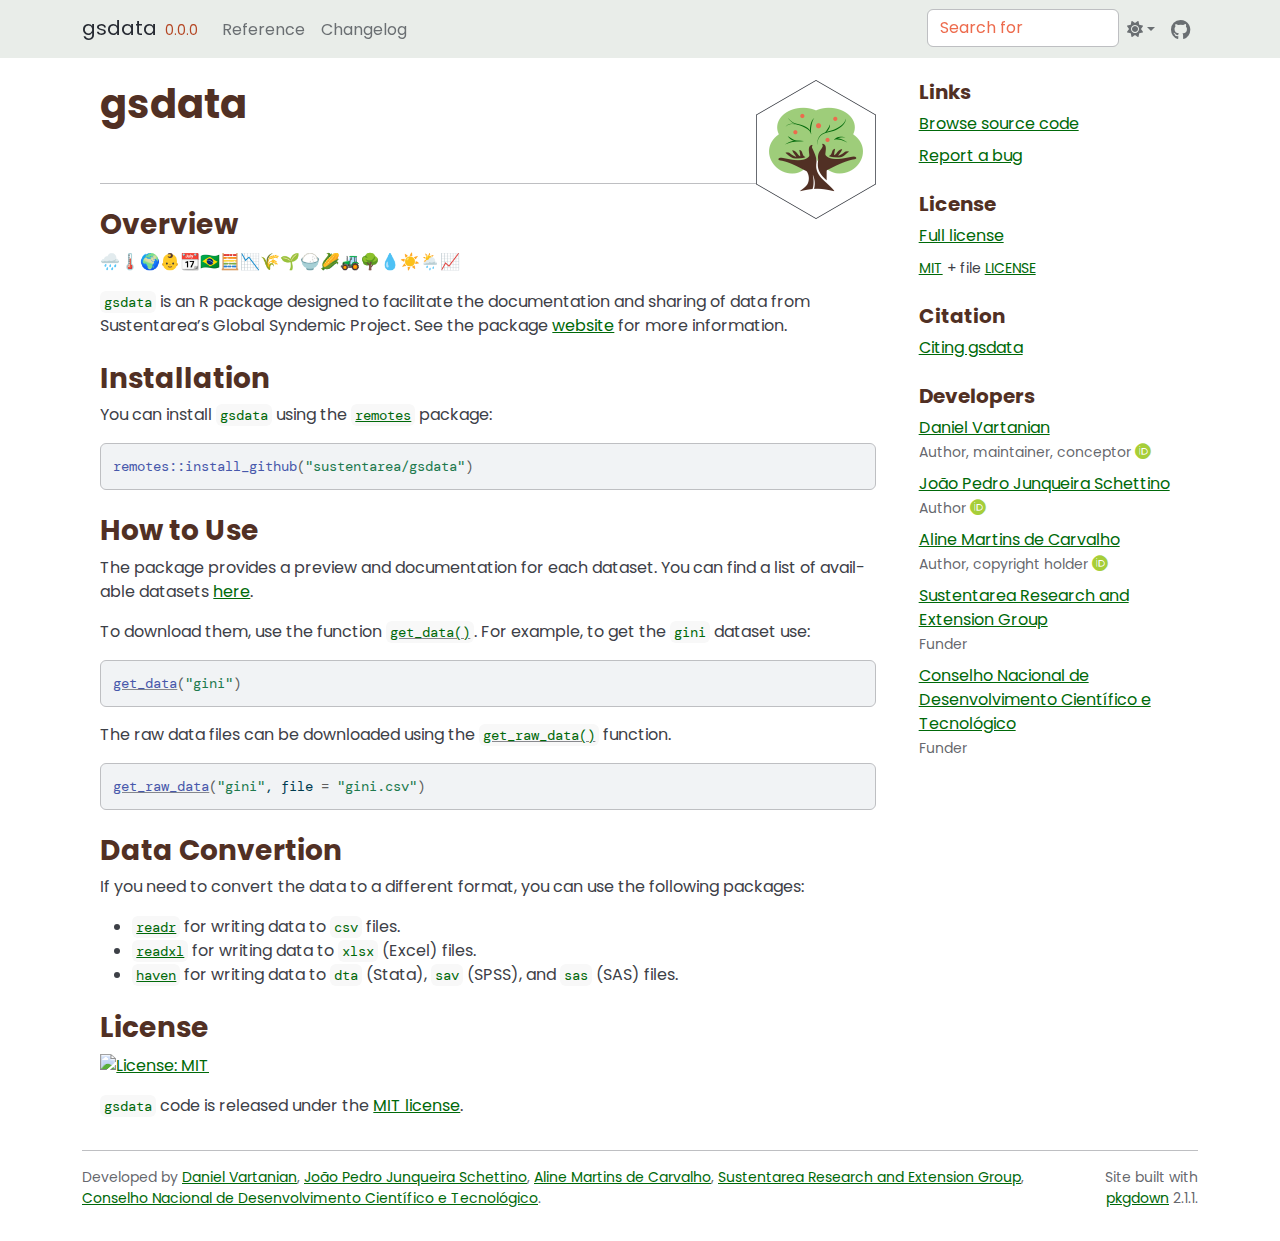
==== commit 5e9486be: "Deploying to gh-pages from @ sustentarea/gsdata@4b350ddd4f57e80908ca28c256c3ca0ac9e40b8f 🚀" ====
--- a/index.html
+++ b/index.html
@@ -27,7 +27,7 @@
 
     <a class="navbar-brand me-2" href="index.html">gsdata</a>
 
-    <small class="nav-text text-warning me-auto" data-bs-toggle="tooltip" data-bs-placement="bottom" title="Unreleased version">0.0.0.9000</small>
+    <small class="nav-text text-warning me-auto" data-bs-toggle="tooltip" data-bs-placement="bottom" title="Released version">0.0.0</small>
 
 
     <button class="navbar-toggler" type="button" data-bs-toggle="collapse" data-bs-target="#navbar" aria-controls="navbar" aria-expanded="false" aria-label="Toggle navigation">
@@ -68,6 +68,7 @@
 <div class="section level2">
 <h2 id="overview">Overview<a class="anchor" aria-label="anchor" href="#overview"></a>
 </h2>
+<p>🌧️🌡️🌍👶📆🇧🇷🧮📉🌾🌱🍚🌽🚜🌳💧☀️🌦️📈</p>
 <p><code>gsdata</code> is an R package designed to facilitate the documentation and sharing of data from Sustentarea’s Global Syndemic Project. See the package <a href="https://sustentarea.github.io/gsdata/">website</a> for more information.</p>
 </div>
 <div class="section level2">
@@ -148,16 +149,7 @@
 </ul>
 </div>
 
-<div class="dev-status">
-<h2 data-toc-skip>Dev status</h2>
-<ul class="list-unstyled">
-<li><a href="https://www.repostatus.org/#active" class="external-link"><img src="https://www.repostatus.org/badges/latest/active.svg" alt="Project Status: Active – The project has reached a stable, usable state and is being actively developed."></a></li>
-<li><a href="https://lifecycle.r-lib.org/articles/stages.html#experimental" class="external-link"><img src="https://img.shields.io/badge/lifecycle-experimental-orange.svg" alt="Lifecycle: experimental"></a></li>
-<li><a href="https://github.com/sustentarea/sustentarea/actions/workflows/check-standard.yaml" class="external-link"><img src="https://github.com/sustentarea/sustentarea/actions/workflows/check-standard.yaml/badge.svg" alt="R-CMD-check.yaml"></a></li>
-<li><a href="https://app.codecov.io/gh/sustentarea/sustentarea?branch=main" class="external-link"><img src="https://codecov.io/gh/sustentarea/sustentarea/branch/main/graph/badge.svg" alt="Codecov test coverage"></a></li>
-<li><a href="https://choosealicense.com/licenses/mit/" class="external-link"><img src="https://img.shields.io/badge/license-MIT-green" alt="License: MIT"></a></li>
-</ul>
-</div>
+
 
   </aside>
 </div>
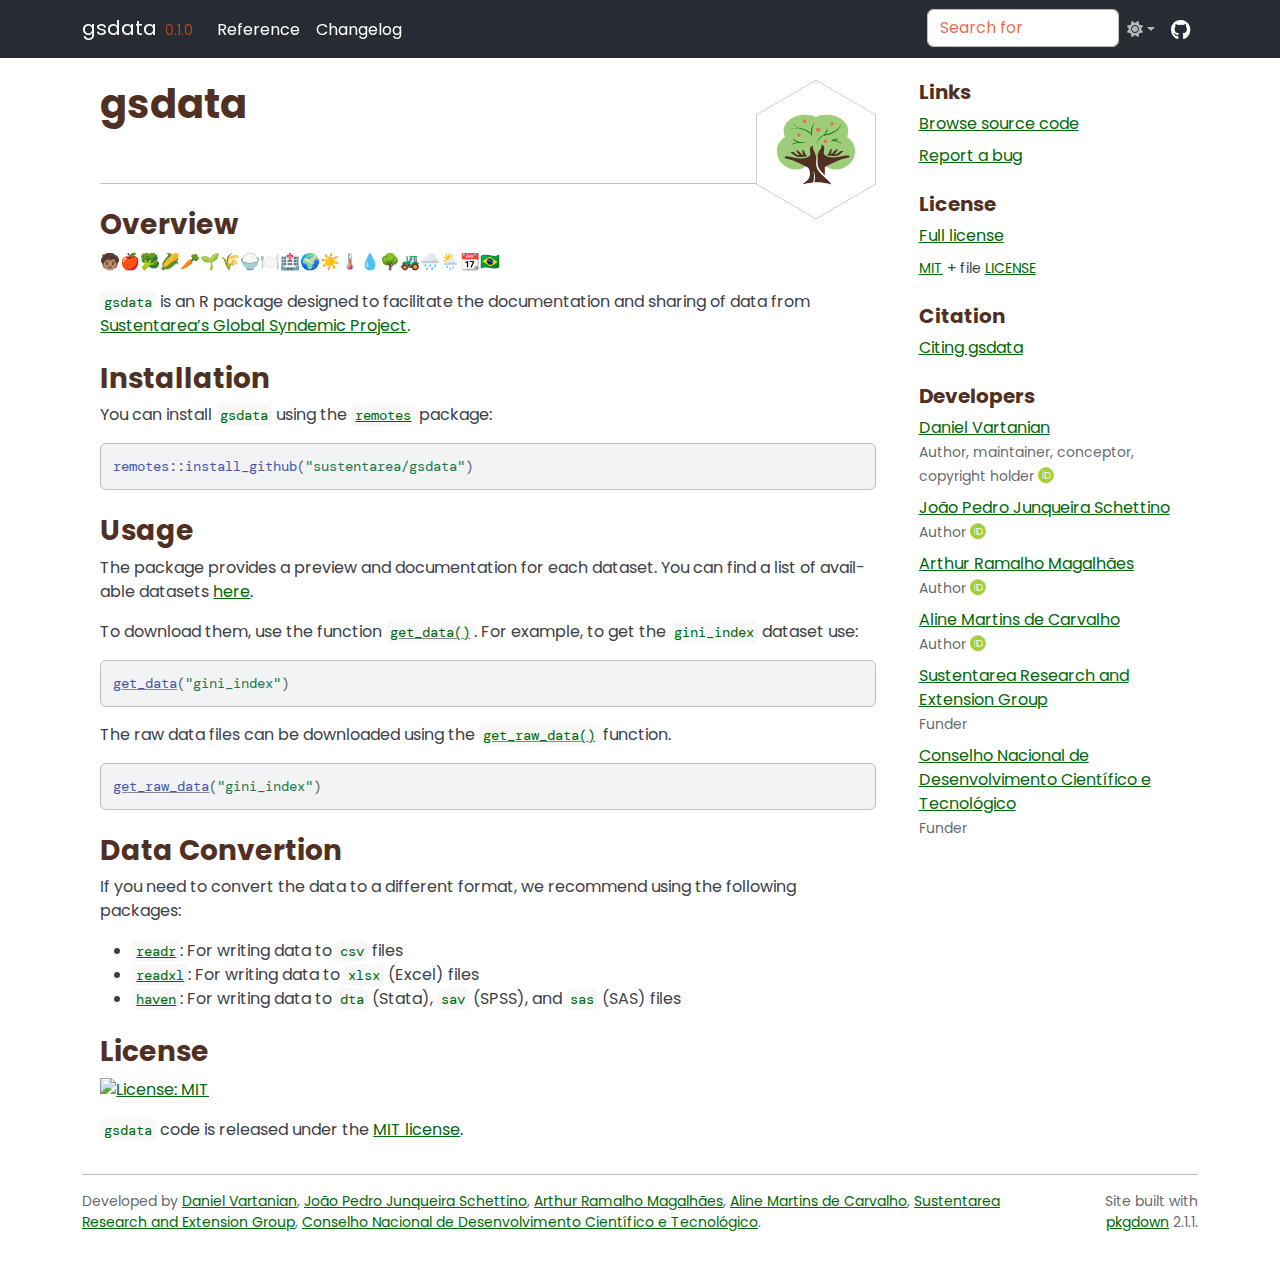
==== commit 54e6c978: "Deploying to gh-pages from @ sustentarea/gsdata@0c598b79faa46ba8210bf5ad508246df7165fc6a 🚀" ====
--- a/index.html
+++ b/index.html
@@ -6,6 +6,12 @@
 <meta http-equiv="X-UA-Compatible" content="IE=edge">
 <meta name="viewport" content="width=device-width, initial-scale=1, shrink-to-fit=no">
 <title>Data from Sustentarea's Global Syndemic Project • gsdata</title>
+<!-- favicons --><link rel="icon" type="image/png" sizes="16x16" href="favicon-16x16.png">
+<link rel="icon" type="image/png" sizes="32x32" href="favicon-32x32.png">
+<link rel="apple-touch-icon" type="image/png" sizes="180x180" href="apple-touch-icon.png">
+<link rel="apple-touch-icon" type="image/png" sizes="120x120" href="apple-touch-icon-120x120.png">
+<link rel="apple-touch-icon" type="image/png" sizes="76x76" href="apple-touch-icon-76x76.png">
+<link rel="apple-touch-icon" type="image/png" sizes="60x60" href="apple-touch-icon-60x60.png">
 <script src="lightswitch.js"></script><script src="deps/jquery-3.6.0/jquery-3.6.0.min.js"></script><meta name="viewport" content="width=device-width, initial-scale=1, shrink-to-fit=no">
 <link href="deps/bootstrap-5.3.1/bootstrap.min.css" rel="stylesheet">
 <script src="deps/bootstrap-5.3.1/bootstrap.bundle.min.js"></script><link href="deps/Poppins-0.4.9/font.css" rel="stylesheet">
@@ -13,11 +19,11 @@
 <link href="deps/DM_Mono-0.4.9/font.css" rel="stylesheet">
 <link href="deps/font-awesome-6.5.2/css/all.min.css" rel="stylesheet">
 <link href="deps/font-awesome-6.5.2/css/v4-shims.min.css" rel="stylesheet">
-<script src="deps/headroom-0.11.0/headroom.min.js"></script><script src="deps/headroom-0.11.0/jQuery.headroom.min.js"></script><script src="deps/bootstrap-toc-1.0.1/bootstrap-toc.min.js"></script><script src="deps/clipboard.js-2.0.11/clipboard.min.js"></script><script src="deps/search-1.0.0/autocomplete.jquery.min.js"></script><script src="deps/search-1.0.0/fuse.min.js"></script><script src="deps/search-1.0.0/mark.min.js"></script><script src="deps/MathJax-3.2.2/tex-chtml.min.js"></script><!-- pkgdown --><script src="pkgdown.js"></script><link href="extra.css" rel="stylesheet">
-<meta property="og:title" content="Data from Sustentarea's Global Syndemic Project">
+<script src="deps/headroom-0.11.0/headroom.min.js"></script><script src="deps/headroom-0.11.0/jQuery.headroom.min.js"></script><script src="deps/bootstrap-toc-1.0.1/bootstrap-toc.min.js"></script><script src="deps/clipboard.js-2.0.11/clipboard.min.js"></script><script src="deps/search-1.0.0/autocomplete.jquery.min.js"></script><script src="deps/search-1.0.0/fuse.min.js"></script><script src="deps/search-1.0.0/mark.min.js"></script><script src="deps/MathJax-3.2.2/tex-chtml.min.js"></script><!-- pkgdown --><script src="pkgdown.js"></script><meta property="og:title" content="Data from Sustentarea's Global Syndemic Project">
 <meta name="description" content="A data package made to facilitate the documentation and sharing of data from Sustentarea's Global Syndemic Project.">
 <meta property="og:description" content="A data package made to facilitate the documentation and sharing of data from Sustentarea's Global Syndemic Project.">
-<meta name="robots" content="noindex">
+<meta property="og:image" content="https://sustentarea.github.io/gsdata/reference/figures/og-image.png">
+<meta property="og:image:alt" content="Sustentarea's logo">
 </head>
 <body>
     <a href="#main" class="visually-hidden-focusable">Skip to contents</a>
@@ -27,7 +33,7 @@
 
     <a class="navbar-brand me-2" href="index.html">gsdata</a>
 
-    <small class="nav-text text-warning me-auto" data-bs-toggle="tooltip" data-bs-placement="bottom" title="Released version">0.0.0</small>
+    <small class="nav-text text-warning me-auto" data-bs-toggle="tooltip" data-bs-placement="bottom" title="Released version">0.1.0</small>
 
 
     <button class="navbar-toggler" type="button" data-bs-toggle="collapse" data-bs-target="#navbar" aria-controls="navbar" aria-expanded="false" aria-label="Toggle navigation">
@@ -60,16 +66,19 @@
 </nav><div class="container template-home">
 <div class="row">
   <main id="main" class="col-md-9"><div class="section level1">
-<div class="page-header"><h1 id="gsdata-">gsdata <a href="https://sustentarea.github.io/gsdata/"><img src="reference/figures/hex-logo.png" align="right" width="120"></a>
+<div class="page-header">
+<img src="logo.svg" class="logo" alt=""><h1 id="gsdata-">gsdata 
 <a class="anchor" aria-label="anchor" href="#gsdata-"></a>
-</h1></div>
+</h1>
+</div>
+<!-- quarto render -->
 <!-- badges: start -->
 
 <div class="section level2">
 <h2 id="overview">Overview<a class="anchor" aria-label="anchor" href="#overview"></a>
 </h2>
-<p>🌧️🌡️🌍👶📆🇧🇷🧮📉🌾🌱🍚🌽🚜🌳💧☀️🌦️📈</p>
-<p><code>gsdata</code> is an R package designed to facilitate the documentation and sharing of data from Sustentarea’s Global Syndemic Project. See the package <a href="https://sustentarea.github.io/gsdata/">website</a> for more information.</p>
+<p>🧒🏽🍎🥦🌽🥕🌱🌾🍚🍽️🏥🌍☀️🌡️💧🌳🚜🌧️🌦️📆🇧🇷</p>
+<p><code>gsdata</code> is an R package designed to facilitate the documentation and sharing of data from <a href="https://osf.io/8w36c/" class="external-link">Sustentarea’s Global Syndemic Project</a>.</p>
 </div>
 <div class="section level2">
 <h2 id="installation">Installation<a class="anchor" aria-label="anchor" href="#installation"></a>
@@ -79,27 +88,27 @@
 <code class="sourceCode R"><span><span class="fu">remotes</span><span class="fu">::</span><span class="fu">install_github</span><span class="op">(</span><span class="st">"sustentarea/gsdata"</span><span class="op">)</span></span></code></pre></div>
 </div>
 <div class="section level2">
-<h2 id="how-to-use">How to Use<a class="anchor" aria-label="anchor" href="#how-to-use"></a>
+<h2 id="usage">Usage<a class="anchor" aria-label="anchor" href="#usage"></a>
 </h2>
 <p>The package provides a preview and documentation for each dataset. You can find a list of available datasets <a href="https://sustentarea.github.io/gsdata/reference/index.html">here</a>.</p>
-<p>To download them, use the function <code><a href="reference/get_data.html">get_data()</a></code>. For example, to get the <code>gini</code> dataset use:</p>
+<p>To download them, use the function <code><a href="reference/get_data.html">get_data()</a></code>. For example, to get the <code>gini_index</code> dataset use:</p>
 <div class="sourceCode" id="cb2"><pre class="downlit sourceCode r">
-<code class="sourceCode R"><span><span class="fu"><a href="reference/get_data.html">get_data</a></span><span class="op">(</span><span class="st">"gini"</span><span class="op">)</span></span></code></pre></div>
+<code class="sourceCode R"><span><span class="fu"><a href="reference/get_data.html">get_data</a></span><span class="op">(</span><span class="st">"gini_index"</span><span class="op">)</span></span></code></pre></div>
 <p>The raw data files can be downloaded using the <code><a href="reference/get_raw_data.html">get_raw_data()</a></code> function.</p>
 <div class="sourceCode" id="cb3"><pre class="downlit sourceCode r">
-<code class="sourceCode R"><span><span class="fu"><a href="reference/get_raw_data.html">get_raw_data</a></span><span class="op">(</span><span class="st">"gini"</span>, file <span class="op">=</span> <span class="st">"gini.csv"</span><span class="op">)</span></span></code></pre></div>
+<code class="sourceCode R"><span><span class="fu"><a href="reference/get_raw_data.html">get_raw_data</a></span><span class="op">(</span><span class="st">"gini_index"</span><span class="op">)</span></span></code></pre></div>
 </div>
 <div class="section level2">
 <h2 id="data-convertion">Data Convertion<a class="anchor" aria-label="anchor" href="#data-convertion"></a>
 </h2>
-<p>If you need to convert the data to a different format, you can use the following packages:</p>
+<p>If you need to convert the data to a different format, we recommend using the following packages:</p>
 <ul>
 <li>
-<a href="https://readr.tidyverse.org/" class="external-link"><code>readr</code></a> for writing data to <code>csv</code> files.</li>
+<a href="https://readr.tidyverse.org/" class="external-link"><code>readr</code></a>: For writing data to <code>csv</code> files</li>
 <li>
-<a href="https://readxl.tidyverse.org/" class="external-link"><code>readxl</code></a> for writing data to <code>xlsx</code> (Excel) files.</li>
+<a href="https://readxl.tidyverse.org/" class="external-link"><code>readxl</code></a>: For writing data to <code>xlsx</code> (Excel) files</li>
 <li>
-<a href="https://haven.tidyverse.org/" class="external-link"><code>haven</code></a> for writing data to <code>dta</code> (Stata), <code>sav</code> (SPSS), and <code>sas</code> (SAS) files.</li>
+<a href="https://haven.tidyverse.org/" class="external-link"><code>haven</code></a>: For writing data to <code>dta</code> (Stata), <code>sav</code> (SPSS), and <code>sas</code> (SAS) files</li>
 </ul>
 </div>
 <div class="section level2">
@@ -137,11 +146,13 @@
 <h2 data-toc-skip>Developers</h2>
 <ul class="list-unstyled">
 <li>
-<a href="https://github.com/danielvartan" class="external-link">Daniel Vartanian</a> <br><small class="roles"> Author, maintainer, conceptor </small> <a href="https://orcid.org/0000-0001-7782-759X" target="orcid.widget" aria-label="ORCID" class="external-link"><span class="fab fa-orcid orcid" aria-hidden="true"></span></a> </li>
+<a href="https://github.com/danielvartan/" class="external-link">Daniel Vartanian</a> <br><small class="roles"> Author, maintainer, conceptor, copyright holder </small> <a href="https://orcid.org/0000-0001-7782-759X" target="orcid.widget" aria-label="ORCID" class="external-link"><span class="fab fa-orcid orcid" aria-hidden="true"></span></a> </li>
 <li>
-<a href="https://github.com/JPSchettino" class="external-link">João Pedro Junqueira Schettino</a> <br><small class="roles"> Author </small> <a href="https://orcid.org/0009-0009-5240-7666" target="orcid.widget" aria-label="ORCID" class="external-link"><span class="fab fa-orcid orcid" aria-hidden="true"></span></a> </li>
+<a href="https://github.com/JPSchettino/" class="external-link">João Pedro Junqueira Schettino</a> <br><small class="roles"> Author </small> <a href="https://orcid.org/0009-0009-5240-7666" target="orcid.widget" aria-label="ORCID" class="external-link"><span class="fab fa-orcid orcid" aria-hidden="true"></span></a> </li>
 <li>
-<a href="https://github.com/alinenutri" class="external-link">Aline Martins de Carvalho</a> <br><small class="roles"> Author, copyright holder </small> <a href="https://orcid.org/0000-0002-4900-5609" target="orcid.widget" aria-label="ORCID" class="external-link"><span class="fab fa-orcid orcid" aria-hidden="true"></span></a> </li>
+<a href="https://github.com/arthurama/" class="external-link">Arthur Ramalho Magalhães</a> <br><small class="roles"> Author </small> <a href="https://orcid.org/0000-0003-3838-2844" target="orcid.widget" aria-label="ORCID" class="external-link"><span class="fab fa-orcid orcid" aria-hidden="true"></span></a> </li>
+<li>
+<a href="https://github.com/alinenutri/" class="external-link">Aline Martins de Carvalho</a> <br><small class="roles"> Author </small> <a href="https://orcid.org/0000-0002-4900-5609" target="orcid.widget" aria-label="ORCID" class="external-link"><span class="fab fa-orcid orcid" aria-hidden="true"></span></a> </li>
 <li>
 <a href="https://www.fsp.usp.br/sustentarea/" class="external-link">Sustentarea Research and Extension Group</a> <br><small class="roles"> Funder </small>  </li>
 <li>
@@ -156,7 +167,7 @@
 
 
     <footer><div class="pkgdown-footer-left">
-  <p>Developed by <a href="https://github.com/danielvartan" class="external-link">Daniel Vartanian</a>, <a href="https://github.com/JPSchettino" class="external-link">João Pedro Junqueira Schettino</a>, <a href="https://github.com/alinenutri" class="external-link">Aline Martins de Carvalho</a>, <a href="https://www.fsp.usp.br/sustentarea/" class="external-link">Sustentarea Research and Extension Group</a>, <a href="http://www.cnpq.br/" class="external-link">Conselho Nacional de Desenvolvimento Científico e Tecnológico</a>.</p>
+  <p>Developed by <a href="https://github.com/danielvartan/" class="external-link">Daniel Vartanian</a>, <a href="https://github.com/JPSchettino/" class="external-link">João Pedro Junqueira Schettino</a>, <a href="https://github.com/arthurama/" class="external-link">Arthur Ramalho Magalhães</a>, <a href="https://github.com/alinenutri/" class="external-link">Aline Martins de Carvalho</a>, <a href="https://www.fsp.usp.br/sustentarea/" class="external-link">Sustentarea Research and Extension Group</a>, <a href="http://www.cnpq.br/" class="external-link">Conselho Nacional de Desenvolvimento Científico e Tecnológico</a>.</p>
 </div>
 
 <div class="pkgdown-footer-right">
